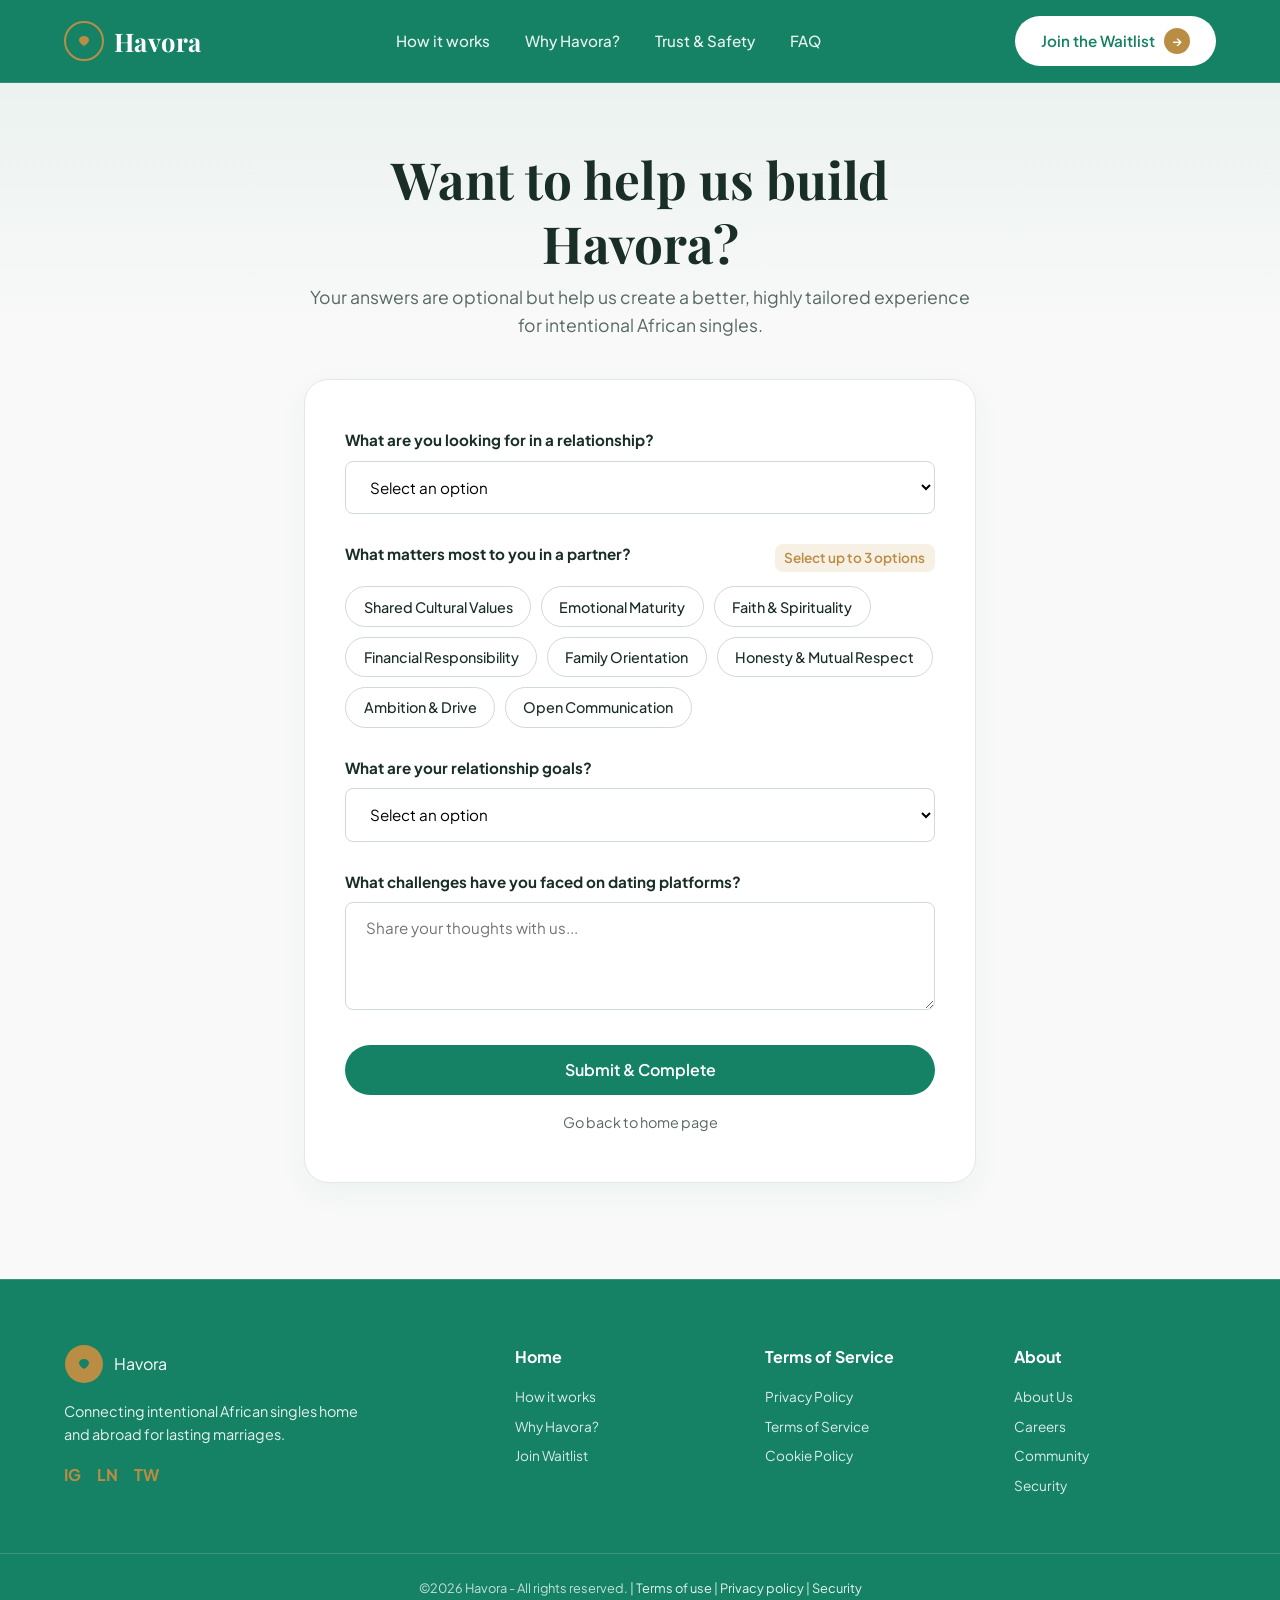
==== research.html @ ea4d9fcc "initial commit" ====
<!DOCTYPE html>
<html lang="en">
<head>
    <meta charset="UTF-8">
    <meta name="viewport" content="width=device-width, initial-scale=1.0">
    <title>Help Us Build Havora — Research Question</title>
    <!-- Google Fonts: Playfair Display & Plus Jakarta Sans -->
    <link rel="preconnect" href="https://fonts.googleapis.com">
    <link rel="preconnect" href="https://fonts.gstatic.com" crossorigin>
    <link href="https://fonts.googleapis.com/css2?family=Playfair+Display:ital,wght@0,600;0,700;1,400;1,600&family=Plus+Jakarta+Sans:wght@400;500;600;700&display=swap" rel="stylesheet">
    <link rel="stylesheet" href="style.css">
</head>
<body class="page-research">

    <!-- Header Navigation -->
    <header class="navbar">
        <div class="nav-container">
            <a href="index.html" class="logo">
                <div class="logo-emblem">
                    <svg viewBox="0 0 40 40" fill="none">
                        <circle cx="20" cy="20" r="19" fill="#158265" stroke="#B98D44" stroke-width="2"/>
                        <path d="M15 19C15 17 17 15 20 15C23 15 25 17 25 19C25 22 20 25 20 25C20 25 15 22 15 19Z" fill="#B98D44"/>
                    </svg>
                </div>
                <span class="logo-text">Havora</span>
            </a>

            <nav class="nav-links">
                <a href="index.html#how-it-works">How it works</a>
                <a href="index.html#why-havora">Why Havora?</a>
                <a href="index.html#principles">Trust & Safety</a>
                <a href="index.html#faq">FAQ</a>
            </nav>

            <div class="nav-actions">
                <a href="waitlist.html" class="btn btn-gold-pill">
                    <span>Join the Waitlist</span>
                    <span class="arrow-circle">&rarr;</span>
                </a>
            </div>
        </div>
    </header>

    <!-- Main Content -->
    <main class="main-content research-page-content">
        <div class="wave-background-svg"></div>

        <div class="container small-container">
            <div class="research-header text-center">
                <h1 class="page-title">Want to help us build Havora?</h1>
                <p class="page-subtitle">Your answers are optional but help us create a better, highly tailored experience for intentional African singles.</p>
            </div>

            <div class="form-wrapper-card">
                <form id="research-form" action="thankyou.html">
                    <div class="form-group">
                        <label for="looking-for">What are you looking for in a relationship?</label>
                        <select id="looking-for" class="custom-select">
                            <option value="">Select an option</option>
                            <option value="marriage">Serious Relationship leading to Marriage</option>
                            <option value="diaspora-match">Diaspora Connection & Intentional Dating</option>
                            <option value="longterm">Long-term Companionship</option>
                        </select>
                    </div>

                    <!-- Multi-Select Section for Partner Preferences (Up to 3 options) -->
                    <div class="form-group">
                        <div class="label-row">
                            <label>What matters most to you in a partner?</label>
                            <span class="select-limit-badge" id="limit-badge">Select up to 3 options</span>
                        </div>
                        
                        <div class="multiselect-chip-container" id="partner-chips-container">
                            <button type="button" class="chip-option" data-value="Shared Values">
                                <span class="chip-check">✓</span> Shared Cultural Values
                            </button>
                            <button type="button" class="chip-option" data-value="Emotional Maturity">
                                <span class="chip-check">✓</span> Emotional Maturity
                            </button>
                            <button type="button" class="chip-option" data-value="Faith & Spirituality">
                                <span class="chip-check">✓</span> Faith & Spirituality
                            </button>
                            <button type="button" class="chip-option" data-value="Financial Responsibility">
                                <span class="chip-check">✓</span> Financial Responsibility
                            </button>
                            <button type="button" class="chip-option" data-value="Family Orientation">
                                <span class="chip-check">✓</span> Family Orientation
                            </button>
                            <button type="button" class="chip-option" data-value="Honesty & Respect">
                                <span class="chip-check">✓</span> Honesty & Mutual Respect
                            </button>
                            <button type="button" class="chip-option" data-value="Ambition & Drive">
                                <span class="chip-check">✓</span> Ambition & Drive
                            </button>
                            <button type="button" class="chip-option" data-value="Good Communication">
                                <span class="chip-check">✓</span> Open Communication
                            </button>
                        </div>
                        <input type="hidden" id="selected-partner-matters" name="partner_matters">
                    </div>

                    <div class="form-group">
                        <label for="relationship-goals">What are your relationship goals?</label>
                        <select id="relationship-goals" class="custom-select">
                            <option value="">Select an option</option>
                            <option value="12months">Marriage in 1 - 2 Years</option>
                            <option value="courtship">Thoughtful Courtship First</option>
                        </select>
                    </div>

                    <div class="form-group">
                        <label for="challenges">What challenges have you faced on dating platforms?</label>
                        <textarea id="challenges" rows="4" placeholder="Share your thoughts with us..."></textarea>
                    </div>

                    <div class="form-submit-action text-center">
                        <button type="submit" class="btn btn-teal-filled btn-full">
                            Submit & Complete
                        </button>
                        <a href="index.html" class="link-back-home">Go back to home page</a>
                    </div>
                </form>
            </div>
        </div>
    </main>

    <!-- Footer -->
    <footer class="footer">
        <div class="container footer-grid">
            <div class="footer-col-brand">
                <a href="index.html" class="logo text-white">
                    <div class="logo-emblem">
                        <svg viewBox="0 0 40 40" fill="none"><circle cx="20" cy="20" r="19" fill="#B98D44"/><path d="M15 19C15 17 17 15 20 15C23 15 25 17 25 19C25 22 20 25 20 25C20 25 15 22 15 19Z" fill="#158265"/></svg>
                    </div>
                    <span>Havora</span>
                </a>
                <p>Connecting intentional African singles home and abroad for lasting marriages.</p>
                <div class="social-icons">
                    <a href="#">IG</a>
                    <a href="#">LN</a>
                    <a href="#">TW</a>
                </div>
            </div>

            <div class="footer-col-links">
                <h5>Home</h5>
                <a href="index.html#how-it-works">How it works</a>
                <a href="index.html#why-havora">Why Havora?</a>
                <a href="waitlist.html">Join Waitlist</a>
            </div>

            <div class="footer-col-links">
                <h5>Terms of Service</h5>
                <a href="#">Privacy Policy</a>
                <a href="#">Terms of Service</a>
                <a href="#">Cookie Policy</a>
            </div>

            <div class="footer-col-links">
                <h5>About</h5>
                <a href="#">About Us</a>
                <a href="#">Careers</a>
                <a href="#">Community</a>
                <a href="#">Security</a>
            </div>
        </div>

        <div class="footer-bottom text-center">
            <p>©2026 Havora - All rights reserved. | <a href="#">Terms of use</a> | <a href="#">Privacy policy</a> | <a href="#">Security</a></p>
        </div>
    </footer>

    <script src="script.js"></script>
</body>
</html>
---- style.css ----
/* ==========================================================================
   HAVORA GLOBAL BRAND SYSTEM — #158265 & #B98D44
   ========================================================================== */

:root {
    --brand-teal: #158265;
    --brand-teal-hover: #116B53;
    --brand-teal-dark: #0D4E3D;
    --brand-gold: #B98D44;
    --brand-gold-hover: #9E7737;
    --brand-gold-light: #F7F1E5;
    
    --bg-page: #F8F9F8;
    --bg-card: #FFFFFF;
    
    --text-dark: #1A2E28;
    --text-muted: #566963;
    --text-white: #FFFFFF;
    
    --border-subtle: #E2E8E5;
    
    --font-heading: 'Playfair Display', Georgia, serif;
    --font-body: 'Plus Jakarta Sans', -apple-system, sans-serif;
    
    --radius-sm: 8px;
    --radius-md: 16px;
    --radius-lg: 24px;
    --radius-full: 999px;
    
    --shadow-card: 0 10px 30px rgba(21, 130, 101, 0.05);
    --shadow-gold: 0 12px 36px rgba(185, 141, 68, 0.15);
    
    --transition: all 0.3s cubic-bezier(0.16, 1, 0.3, 1);
}

/* Global Reset */
* {
    margin: 0;
    padding: 0;
    box-sizing: border-box;
}

html {
    scroll-behavior: smooth;
}

body {
    font-family: var(--font-body);
    background-color: var(--bg-page);
    color: var(--text-dark);
    line-height: 1.6;
}

h1, h2, h3, h4 {
    font-family: var(--font-heading);
    font-weight: 700;
    line-height: 1.25;
}

.container {
    max-width: 1200px;
    margin: 0 auto;
    padding: 0 1.5rem;
}

.small-container {
    max-width: 720px;
}

/* Navbar — Shade #158265 */
.navbar {
    position: sticky;
    top: 0;
    z-index: 100;
    background: #158265;
    padding: 1rem 0;
    border-bottom: 1px solid rgba(255, 255, 255, 0.1);
}

.nav-container {
    max-width: 1200px;
    margin: 0 auto;
    padding: 0 1.5rem;
    display: flex;
    align-items: center;
    justify-content: space-between;
}

.logo {
    display: flex;
    align-items: center;
    gap: 0.6rem;
    text-decoration: none;
}

.logo-emblem {
    width: 40px;
    height: 40px;
}

.logo-text {
    font-family: var(--font-heading);
    font-size: 1.6rem;
    font-weight: 700;
    color: var(--text-white);
    letter-spacing: 0.02em;
}

.nav-links {
    display: flex;
    gap: 2.2rem;
}

.nav-links a {
    color: rgba(255, 255, 255, 0.9);
    text-decoration: none;
    font-size: 0.95rem;
    font-weight: 500;
    transition: var(--transition);
}

.nav-links a:hover, .nav-links a.active {
    color: var(--brand-gold);
    text-decoration: underline;
    text-underline-offset: 6px;
}

/* Buttons */
.btn {
    display: inline-flex;
    align-items: center;
    justify-content: center;
    gap: 0.6rem;
    padding: 0.75rem 1.6rem;
    font-family: var(--font-body);
    font-size: 0.95rem;
    font-weight: 600;
    border-radius: var(--radius-full);
    border: none;
    text-decoration: none;
    cursor: pointer;
    transition: var(--transition);
}

.btn-gold-pill {
    background: var(--bg-card);
    color: var(--brand-teal);
}

.btn-gold-pill:hover {
    background: var(--brand-gold);
    color: var(--text-white);
}

.btn-gold-pill .arrow-circle {
    display: inline-flex;
    align-items: center;
    justify-content: center;
    width: 26px;
    height: 26px;
    background: var(--brand-gold);
    color: var(--text-white);
    border-radius: 50%;
    font-size: 0.85rem;
}

.btn-gold-lg {
    background: var(--bg-card);
    color: var(--brand-teal);
    padding: 1rem 2.2rem;
    font-size: 1.1rem;
    font-weight: 700;
    box-shadow: 0 10px 25px rgba(0, 0, 0, 0.2);
}

.btn-gold-lg:hover {
    background: var(--brand-gold);
    color: var(--text-white);
    transform: translateY(-2px);
}

.btn-gold-lg .arrow-circle-lg {
    display: inline-flex;
    align-items: center;
    justify-content: center;
    width: 32px;
    height: 32px;
    background: var(--brand-gold);
    color: var(--text-white);
    border-radius: 50%;
    font-size: 1rem;
}

.btn-teal {
    background: var(--brand-teal);
    color: var(--text-white);
}

.btn-teal:hover {
    background: var(--brand-teal-hover);
}

.btn-teal-filled {
    background: var(--brand-teal);
    color: var(--text-white);
    padding: 0.9rem 2rem;
    font-size: 1rem;
}

.btn-teal-filled:hover {
    background: var(--brand-teal-hover);
}

.btn-outline-gold {
    background: transparent;
    border: 2px solid var(--brand-teal);
    color: var(--brand-teal);
    padding: 0.9rem 2rem;
    border-radius: var(--radius-full);
}

.btn-outline-gold:hover {
    background: var(--brand-teal);
    color: var(--text-white);
}

.btn-full {
    width: 100%;
}

/* Hero Banner (Clean, Overlay Removed) */
.hero-banner {
    position: relative;
    min-height: 540px;
    background: url('https://images.unsplash.com/photo-1529156069898-49953e39b3ac?auto=format&fit=crop&w=1600&q=80') center/cover no-repeat;
    display: flex;
    align-items: center;
    justify-content: center;
    color: var(--text-white);
    padding: 5rem 1.5rem;
}

.hero-container {
    position: relative;
    z-index: 2;
    max-width: 900px;
}

.hero-title {
    font-size: 3.8rem;
    line-height: 1.15;
    margin-bottom: 1.5rem;
    text-shadow: 0 4px 12px rgba(0, 0, 0, 0.4);
}

.highlight-gold {
    color: var(--brand-gold);
}

.hero-subtext {
    font-size: 1.25rem;
    color: rgba(255, 255, 255, 0.98);
    max-width: 720px;
    margin: 0 auto 2.5rem;
    font-weight: 500;
    text-shadow: 0 2px 8px rgba(0, 0, 0, 0.4);
}

/* Multi-Select Option Chips for Partner Preferences */
.multiselect-chip-container {
    display: flex;
    flex-wrap: wrap;
    gap: 0.6rem;
    margin-top: 0.75rem;
}

.chip-option {
    display: inline-flex;
    align-items: center;
    gap: 0.4rem;
    padding: 0.65rem 1.1rem;
    border-radius: var(--radius-full);
    border: 1.5px solid #D0DAD5;
    background: #FFFFFF;
    font-family: var(--font-body);
    font-size: 0.9rem;
    font-weight: 500;
    color: var(--text-dark);
    cursor: pointer;
    transition: var(--transition);
}

.chip-option .chip-check {
    display: none;
    font-weight: bold;
}

.chip-option:hover {
    border-color: var(--brand-teal);
    background: rgba(21, 130, 101, 0.05);
}

.chip-option.selected {
    background: var(--brand-teal);
    color: #FFFFFF;
    border-color: var(--brand-gold);
    font-weight: 600;
}

.chip-option.selected .chip-check {
    display: inline;
    color: var(--brand-gold);
}

.select-limit-badge {
    font-size: 0.85rem;
    color: var(--brand-gold);
    font-weight: 600;
    background: var(--brand-gold-light);
    padding: 0.2rem 0.6rem;
    border-radius: var(--radius-sm);
    transition: var(--transition);
}

.select-limit-badge.warning {
    color: #D9534F;
    background: #FDF7F7;
}

/* Sections */
.section {
    padding: 5rem 0;
}

.section-header h2 {
    font-size: 2.5rem;
    color: var(--text-dark);
    margin-bottom: 0.5rem;
}

.section-header p {
    font-size: 1.05rem;
    color: var(--text-muted);
}

.text-center { text-align: center; }
.text-white { color: var(--text-white) !important; }
.text-gold { color: var(--brand-gold) !important; }

/* Platform Cards */
.platform-grid {
    display: grid;
    grid-template-columns: repeat(3, 1fr);
    gap: 2rem;
    margin-top: 3rem;
}

.platform-card {
    background: var(--bg-card);
    padding: 2.5rem 2rem;
    border-radius: var(--radius-md);
    border: 1px solid var(--border-subtle);
    box-shadow: var(--shadow-card);
    transition: var(--transition);
}

.platform-card:hover {
    transform: translateY(-4px);
    border-color: var(--brand-teal);
}

.card-icon-badge {
    width: 48px;
    height: 48px;
    background: rgba(21, 130, 101, 0.1);
    color: var(--brand-teal);
    border-radius: var(--radius-sm);
    display: flex;
    align-items: center;
    justify-content: center;
    margin-bottom: 1.25rem;
}

.card-icon-badge .icon {
    width: 28px;
    height: 28px;
}

.platform-card h3 {
    font-size: 1.4rem;
    color: var(--brand-teal);
    margin-bottom: 0.75rem;
}

.platform-card p {
    font-size: 0.95rem;
    color: var(--text-muted);
}

/* Why Havora */
.why-havora-section {
    background: #FFFFFF;
}

.why-layout {
    display: grid;
    grid-template-columns: 1fr 1fr;
    gap: 4rem;
    align-items: center;
}

.image-frame {
    border-radius: var(--radius-lg);
    overflow: hidden;
    box-shadow: var(--shadow-gold);
}

.why-img {
    width: 100%;
    height: 480px;
    object-fit: cover;
    display: block;
}

.why-tag-gold {
    font-size: 0.85rem;
    font-weight: 700;
    letter-spacing: 0.08em;
    color: var(--brand-gold);
    display: block;
    margin-bottom: 0.75rem;
}

.why-text-col h2 {
    font-size: 2.4rem;
    margin-bottom: 1.5rem;
    color: var(--text-dark);
}

.why-desc {
    font-size: 1rem;
    color: var(--text-muted);
    margin-bottom: 1.25rem;
}

.why-cta {
    margin-top: 2rem;
}

/* Stands For Grid */
.stands-grid {
    display: grid;
    grid-template-columns: repeat(3, 1fr);
    gap: 1.75rem;
    margin-top: 3rem;
}

.stand-card {
    background: var(--bg-card);
    padding: 2.2rem 1.75rem;
    border-radius: var(--radius-md);
    border: 1px solid var(--border-subtle);
}

.stand-card.highlighted-teal {
    background: var(--brand-teal);
    color: var(--text-white);
}

.stand-card.highlighted-teal h3, .stand-card.highlighted-teal p {
    color: var(--text-white);
}

.stand-icon {
    font-size: 2rem;
    margin-bottom: 1rem;
}

.stand-card h3 {
    font-size: 1.35rem;
    color: var(--text-dark);
    margin-bottom: 0.5rem;
}

.stand-card p {
    font-size: 0.9rem;
    color: var(--text-muted);
}

/* How it Works Section (Updated to #0D4E3D Deep Forest Green) */
.how-it-works-section {
    background-color: #0D4E3D;
    color: var(--text-white);
}

.how-grid {
    display: grid;
    grid-template-columns: repeat(3, 1fr);
    gap: 2rem;
    margin-top: 3.5rem;
}

.how-card {
    border-left: 2px solid var(--brand-gold);
    padding-left: 1.5rem;
}

.step-num {
    font-family: var(--font-heading);
    font-size: 1.8rem;
    font-weight: 700;
    color: var(--brand-gold);
    margin-bottom: 0.5rem;
}

.how-card h4 {
    font-size: 1.3rem;
    color: var(--text-white);
    margin-bottom: 0.5rem;
}

.how-card p {
    font-size: 0.9rem;
    color: rgba(255, 255, 255, 0.85);
}

/* FAQ Accordion */
.faq-accordion {
    margin-top: 2.5rem;
    display: flex;
    flex-direction: column;
    gap: 1rem;
}

.faq-item {
    background: var(--bg-card);
    border: 1px solid var(--border-subtle);
    border-radius: var(--radius-sm);
    overflow: hidden;
}

.faq-trigger {
    width: 100%;
    padding: 1.25rem 1.5rem;
    background: none;
    border: none;
    display: flex;
    justify-content: space-between;
    align-items: center;
    font-family: var(--font-body);
    font-size: 1.05rem;
    font-weight: 600;
    color: var(--text-dark);
    cursor: pointer;
    text-align: left;
}

.faq-content {
    padding: 0 1.5rem 1.25rem;
    font-size: 0.95rem;
    color: var(--text-muted);
    display: none;
}

.faq-item.active .faq-content {
    display: block;
}

/* Dedicated Form Pages (Waitlist & Research) */
.main-content {
    padding: 4rem 0 6rem;
    position: relative;
}

.wave-background-svg {
    position: absolute;
    top: 0;
    left: 0;
    right: 0;
    height: 240px;
    background: linear-gradient(180deg, rgba(21, 130, 101, 0.06) 0%, rgba(248, 249, 248, 0) 100%);
    z-index: -1;
}

.page-title {
    font-size: 3.2rem;
    color: var(--text-dark);
    margin-bottom: 0.5rem;
}

.page-subtitle {
    font-size: 1.1rem;
    color: var(--text-muted);
    margin-bottom: 2.5rem;
}

.form-wrapper-card {
    background: var(--bg-card);
    padding: 3rem 2.5rem;
    border-radius: var(--radius-lg);
    border: 1px solid var(--border-subtle);
    box-shadow: var(--shadow-card);
}

.form-group {
    margin-bottom: 1.75rem;
}

.form-group label {
    display: block;
    font-size: 0.95rem;
    font-weight: 700;
    color: var(--text-dark);
    margin-bottom: 0.5rem;
}

.label-row {
    display: flex;
    justify-content: space-between;
    align-items: center;
}

.optional-tag {
    font-size: 0.85rem;
    color: var(--text-muted);
    font-weight: 400;
}

.form-group input, .form-group select, .form-group textarea {
    width: 100%;
    padding: 0.95rem 1.25rem;
    border-radius: var(--radius-sm);
    border: 1px solid #D0DAD5;
    background: #FFFFFF;
    font-family: var(--font-body);
    font-size: 0.95rem;
    outline: none;
    transition: var(--transition);
}

.form-group input:focus, .form-group select:focus, .form-group textarea:focus {
    border-color: var(--brand-teal);
    box-shadow: 0 0 0 3px rgba(21, 130, 101, 0.12);
}

/* Checkbox */
.form-checkbox-group {
    margin: 2rem 0;
}

.checkbox-container {
    display: flex;
    align-items: flex-start;
    gap: 0.75rem;
    cursor: pointer;
    font-size: 0.9rem;
    color: var(--text-muted);
}

.checkbox-container input {
    display: none;
}

.checkmark {
    width: 20px;
    height: 20px;
    background: #FFFFFF;
    border: 2px solid var(--brand-teal);
    border-radius: 4px;
    flex-shrink: 0;
    position: relative;
}

.checkbox-container input:checked ~ .checkmark {
    background: var(--brand-teal);
}

.checkbox-container input:checked ~ .checkmark::after {
    content: "✓";
    color: #FFF;
    position: absolute;
    top: -2px;
    left: 4px;
    font-size: 14px;
    font-weight: bold;
}

/* Thank you Page */
.page-thankyou {
    background: #158265;
    color: #FFF;
    min-height: 100vh;
    display: flex;
    align-items: center;
    justify-content: center;
    padding: 2rem;
}

.thankyou-card {
    background: #FFFFFF;
    color: var(--text-dark);
    max-width: 500px;
    width: 100%;
    padding: 3rem 2.5rem;
    border-radius: var(--radius-lg);
    box-shadow: var(--shadow-gold);
}

.heart-badge-circle {
    width: 64px;
    height: 64px;
    background: rgba(21, 130, 101, 0.1);
    border-radius: 50%;
    display: flex;
    align-items: center;
    justify-content: center;
    margin: 0 auto 1.5rem;
}

.heart-icon {
    width: 36px;
    height: 36px;
}

.thank-title {
    font-size: 2.5rem;
    margin-bottom: 0.75rem;
}

.thank-desc {
    color: var(--text-muted);
    font-size: 1rem;
    margin-bottom: 2rem;
}

.queue-badge {
    background: var(--brand-gold-light);
    border: 1px solid var(--brand-gold);
    padding: 1.25rem;
    border-radius: var(--radius-md);
    margin-bottom: 2rem;
}

.queue-label {
    font-size: 0.75rem;
    font-weight: 700;
    letter-spacing: 0.08em;
    color: var(--brand-gold);
    display: block;
}

.queue-number {
    font-family: var(--font-heading);
    font-size: 2.5rem;
    font-weight: 700;
    color: var(--brand-teal);
}

/* Footer — Same Shade #158265 as Navbar */
.footer {
    background: #158265;
    color: rgba(255, 255, 255, 0.95);
    padding: 4rem 0 2rem;
    border-top: 1px solid rgba(255, 255, 255, 0.15);
}

.footer-grid {
    display: grid;
    grid-template-columns: 2fr 1fr 1fr 1fr;
    gap: 3rem;
}

.footer-col-brand p {
    font-size: 0.9rem;
    margin: 1rem 0;
    max-width: 300px;
    color: rgba(255, 255, 255, 0.9);
}

.social-icons {
    display: flex;
    gap: 1rem;
}

.social-icons a {
    color: var(--brand-gold);
    text-decoration: none;
    font-weight: bold;
}

.footer-col-links h5 {
    color: #FFF;
    font-size: 1rem;
    margin-bottom: 1rem;
}

.footer-col-links a {
    display: block;
    color: rgba(255, 255, 255, 0.85);
    text-decoration: none;
    font-size: 0.85rem;
    margin-bottom: 0.5rem;
}

.footer-col-links a:hover {
    color: var(--brand-gold);
}

.footer-bottom {
    border-top: 1px solid rgba(255, 255, 255, 0.15);
    margin-top: 3rem;
    padding-top: 1.5rem;
    font-size: 0.8rem;
    color: rgba(255, 255, 255, 0.75);
}

.footer-bottom a {
    color: rgba(255, 255, 255, 0.9);
    text-decoration: none;
}

.link-back-home {
    display: inline-block;
    margin-top: 1rem;
    color: var(--text-muted);
    font-size: 0.9rem;
    text-decoration: none;
}

.link-back-home:hover {
    color: var(--brand-teal);
}

/* Responsive */
@media (max-width: 992px) {
    .hero-title { font-size: 2.8rem; }
    .platform-grid, .stands-grid, .how-grid { grid-template-columns: 1fr 1fr; }
    .why-layout { grid-template-columns: 1fr; }
    .footer-grid { grid-template-columns: 1fr 1fr; }
}

@media (max-width: 600px) {
    .nav-links { display: none; }
    .hero-title { font-size: 2.2rem; }
    .platform-grid, .stands-grid, .how-grid { grid-template-columns: 1fr; }
}
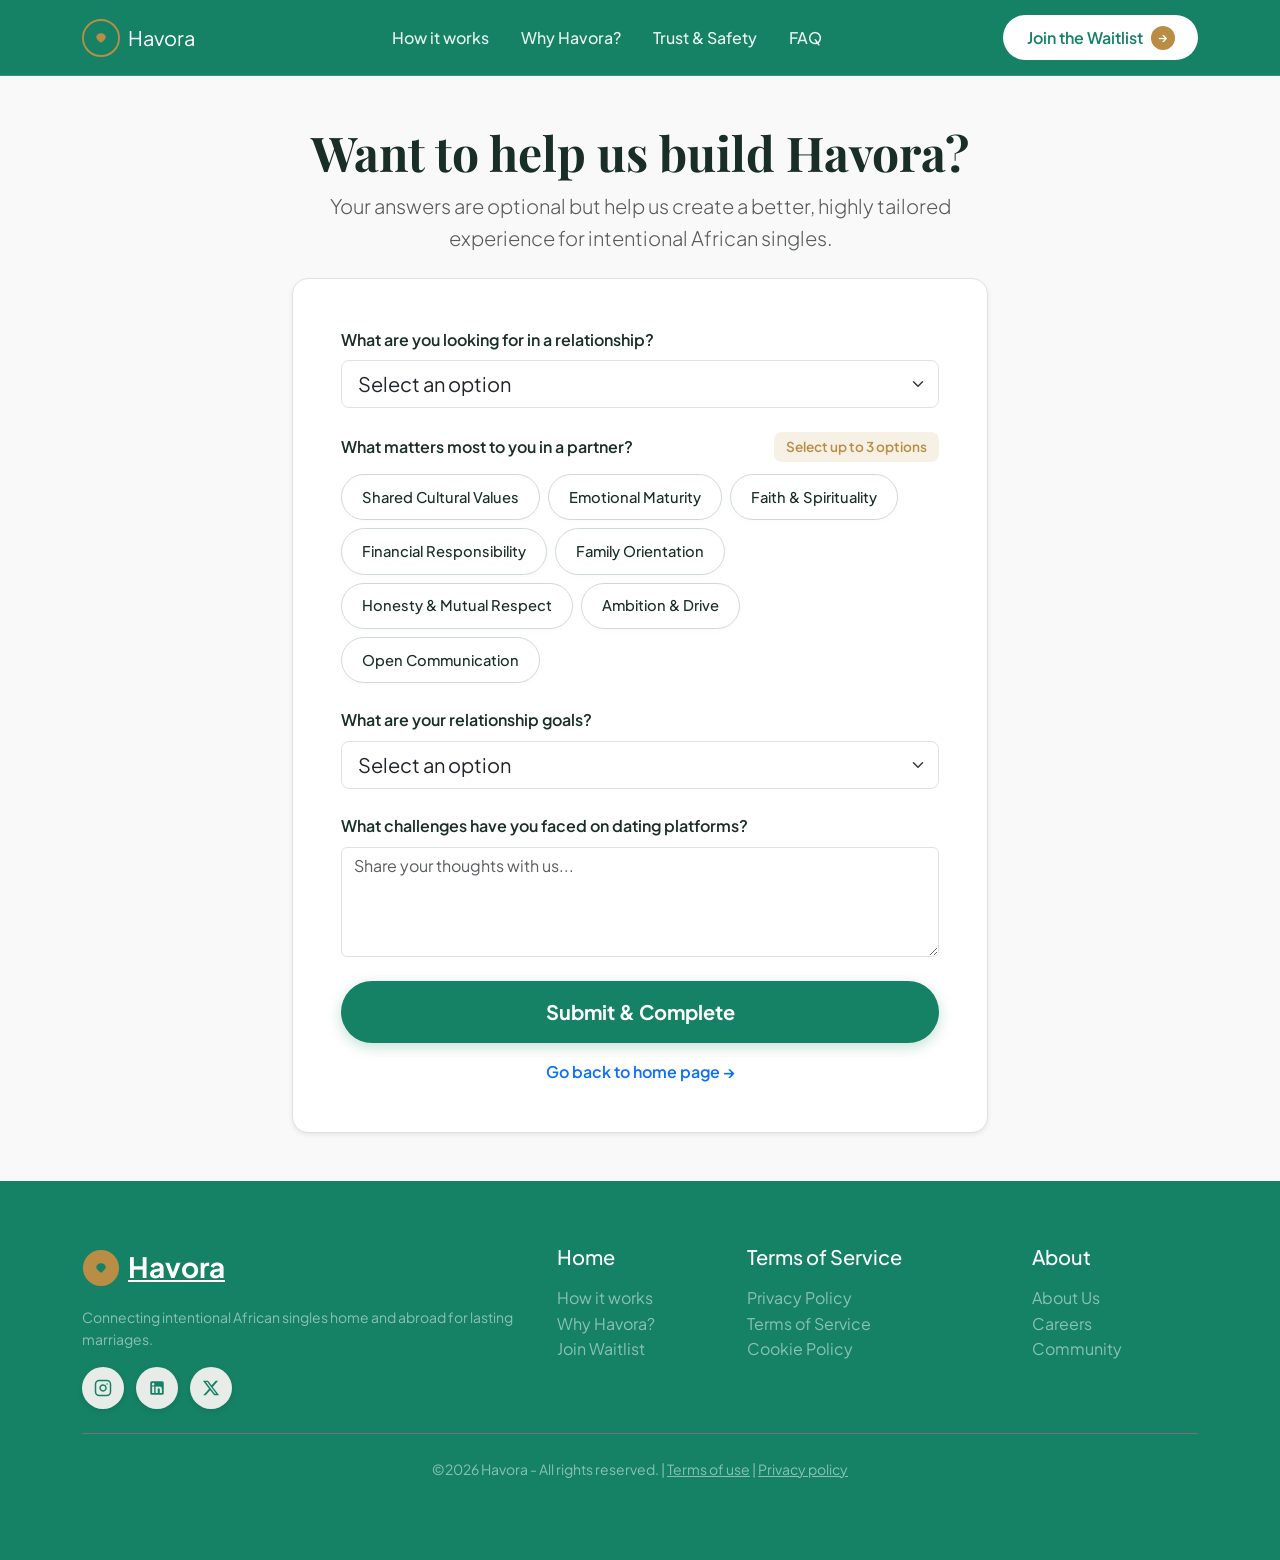
==== commit c9e3328a: "initial commit" ====
--- a/research.html
+++ b/research.html
@@ -3,59 +3,73 @@
 <head>
     <meta charset="UTF-8">
     <meta name="viewport" content="width=device-width, initial-scale=1.0">
-    <title>Help Us Build Havora — Research Question</title>
+    <title>Help Us Build Havora — Research Questions</title>
+    <!-- Bootstrap 5.3 CSS -->
+    <link href="https://cdn.jsdelivr.net/npm/bootstrap@5.3.3/dist/css/bootstrap.min.css" rel="stylesheet">
     <!-- Google Fonts: Playfair Display & Plus Jakarta Sans -->
     <link rel="preconnect" href="https://fonts.googleapis.com">
     <link rel="preconnect" href="https://fonts.gstatic.com" crossorigin>
     <link href="https://fonts.googleapis.com/css2?family=Playfair+Display:ital,wght@0,600;0,700;1,400;1,600&family=Plus+Jakarta+Sans:wght@400;500;600;700&display=swap" rel="stylesheet">
     <link rel="stylesheet" href="style.css">
 </head>
-<body class="page-research">
+<body class="page-research py-0">
 
     <!-- Header Navigation -->
-    <header class="navbar">
-        <div class="nav-container">
-            <a href="index.html" class="logo">
+    <nav class="navbar navbar-expand-lg sticky-top custom-navbar">
+        <div class="container">
+            <a href="index.html" class="navbar-brand logo d-flex align-items-center gap-2">
                 <div class="logo-emblem">
                     <svg viewBox="0 0 40 40" fill="none">
                         <circle cx="20" cy="20" r="19" fill="#158265" stroke="#B98D44" stroke-width="2"/>
                         <path d="M15 19C15 17 17 15 20 15C23 15 25 17 25 19C25 22 20 25 20 25C20 25 15 22 15 19Z" fill="#B98D44"/>
                     </svg>
                 </div>
-                <span class="logo-text">Havora</span>
+                <span class="logo-text text-white">Havora</span>
             </a>
 
-            <nav class="nav-links">
-                <a href="index.html#how-it-works">How it works</a>
-                <a href="index.html#why-havora">Why Havora?</a>
-                <a href="index.html#principles">Trust & Safety</a>
-                <a href="index.html#faq">FAQ</a>
-            </nav>
-
-            <div class="nav-actions">
-                <a href="waitlist.html" class="btn btn-gold-pill">
-                    <span>Join the Waitlist</span>
-                    <span class="arrow-circle">&rarr;</span>
-                </a>
+            <button class="navbar-toggler border-0 text-white" type="button" data-bs-toggle="collapse" data-bs-target="#havoraNavbar" aria-controls="havoraNavbar" aria-expanded="false" aria-label="Toggle navigation">
+                <span class="navbar-toggler-icon-custom">☰</span>
+            </button>
+
+            <div class="collapse navbar-collapse" id="havoraNavbar">
+                <ul class="navbar-nav mx-auto mb-2 mb-lg-0 nav-links">
+                    <li class="nav-item">
+                        <a class="nav-link" href="index.html#how-it-works">How it works</a>
+                    </li>
+                    <li class="nav-item">
+                        <a class="nav-link" href="index.html#why-havora">Why Havora?</a>
+                    </li>
+                    <li class="nav-item">
+                        <a class="nav-link" href="index.html#principles">Trust & Safety</a>
+                    </li>
+                    <li class="nav-item">
+                        <a class="nav-link" href="index.html#faq">FAQ</a>
+                    </li>
+                </ul>
+
+                <div class="nav-actions">
+                    <a href="waitlist.html" class="btn btn-gold-pill">
+                        <span>Join the Waitlist</span>
+                        <span class="arrow-circle">&rarr;</span>
+                    </a>
+                </div>
             </div>
         </div>
-    </header>
+    </nav>
 
     <!-- Main Content -->
-    <main class="main-content research-page-content">
-        <div class="wave-background-svg"></div>
-
-        <div class="container small-container">
-            <div class="research-header text-center">
-                <h1 class="page-title">Want to help us build Havora?</h1>
-                <p class="page-subtitle">Your answers are optional but help us create a better, highly tailored experience for intentional African singles.</p>
-            </div>
-
-            <div class="form-wrapper-card">
+    <main class="main-content research-page-content py-5">
+        <div class="container" style="max-width: 720px;">
+            <div class="research-header text-center mb-4">
+                <h1 class="page-title display-5 fw-bold mb-2">Want to help us build Havora?</h1>
+                <p class="page-subtitle text-muted lead">Your answers are optional but help us create a better, highly tailored experience for intentional African singles.</p>
+            </div>
+
+            <div class="form-wrapper-card p-4 p-md-5 bg-white rounded-4 shadow-sm border">
                 <form id="research-form" action="thankyou.html">
-                    <div class="form-group">
-                        <label for="looking-for">What are you looking for in a relationship?</label>
-                        <select id="looking-for" class="custom-select">
+                    <div class="mb-4">
+                        <label for="looking-for" class="form-label fw-semibold">What are you looking for in a relationship?</label>
+                        <select id="looking-for" class="form-select form-select-lg custom-select">
                             <option value="">Select an option</option>
                             <option value="marriage">Serious Relationship leading to Marriage</option>
                             <option value="diaspora-match">Diaspora Connection & Intentional Dating</option>
@@ -64,60 +78,60 @@
                     </div>
 
                     <!-- Multi-Select Section for Partner Preferences (Up to 3 options) -->
-                    <div class="form-group">
-                        <div class="label-row">
-                            <label>What matters most to you in a partner?</label>
+                    <div class="mb-4">
+                        <div class="d-flex justify-content-between align-items-center mb-2">
+                            <label class="form-label fw-semibold mb-0">What matters most to you in a partner?</label>
                             <span class="select-limit-badge" id="limit-badge">Select up to 3 options</span>
                         </div>
                         
-                        <div class="multiselect-chip-container" id="partner-chips-container">
-                            <button type="button" class="chip-option" data-value="Shared Values">
-                                <span class="chip-check">✓</span> Shared Cultural Values
-                            </button>
-                            <button type="button" class="chip-option" data-value="Emotional Maturity">
-                                <span class="chip-check">✓</span> Emotional Maturity
-                            </button>
-                            <button type="button" class="chip-option" data-value="Faith & Spirituality">
-                                <span class="chip-check">✓</span> Faith & Spirituality
-                            </button>
-                            <button type="button" class="chip-option" data-value="Financial Responsibility">
-                                <span class="chip-check">✓</span> Financial Responsibility
-                            </button>
-                            <button type="button" class="chip-option" data-value="Family Orientation">
-                                <span class="chip-check">✓</span> Family Orientation
-                            </button>
-                            <button type="button" class="chip-option" data-value="Honesty & Respect">
-                                <span class="chip-check">✓</span> Honesty & Mutual Respect
-                            </button>
-                            <button type="button" class="chip-option" data-value="Ambition & Drive">
-                                <span class="chip-check">✓</span> Ambition & Drive
-                            </button>
-                            <button type="button" class="chip-option" data-value="Good Communication">
-                                <span class="chip-check">✓</span> Open Communication
+                        <div class="multiselect-chip-container d-flex flex-wrap gap-2" id="partner-chips-container">
+                            <button type="button" class="chip-option" onclick="toggleChipOption(this, event)" data-value="Shared Cultural Values">
+                                <span class="chip-check-icon">✓</span> <span class="chip-label">Shared Cultural Values</span>
+                            </button>
+                            <button type="button" class="chip-option" onclick="toggleChipOption(this, event)" data-value="Emotional Maturity">
+                                <span class="chip-check-icon">✓</span> <span class="chip-label">Emotional Maturity</span>
+                            </button>
+                            <button type="button" class="chip-option" onclick="toggleChipOption(this, event)" data-value="Faith & Spirituality">
+                                <span class="chip-check-icon">✓</span> <span class="chip-label">Faith & Spirituality</span>
+                            </button>
+                            <button type="button" class="chip-option" onclick="toggleChipOption(this, event)" data-value="Financial Responsibility">
+                                <span class="chip-check-icon">✓</span> <span class="chip-label">Financial Responsibility</span>
+                            </button>
+                            <button type="button" class="chip-option" onclick="toggleChipOption(this, event)" data-value="Family Orientation">
+                                <span class="chip-check-icon">✓</span> <span class="chip-label">Family Orientation</span>
+                            </button>
+                            <button type="button" class="chip-option" onclick="toggleChipOption(this, event)" data-value="Honesty & Mutual Respect">
+                                <span class="chip-check-icon">✓</span> <span class="chip-label">Honesty & Mutual Respect</span>
+                            </button>
+                            <button type="button" class="chip-option" onclick="toggleChipOption(this, event)" data-value="Ambition & Drive">
+                                <span class="chip-check-icon">✓</span> <span class="chip-label">Ambition & Drive</span>
+                            </button>
+                            <button type="button" class="chip-option" onclick="toggleChipOption(this, event)" data-value="Open Communication">
+                                <span class="chip-check-icon">✓</span> <span class="chip-label">Open Communication</span>
                             </button>
                         </div>
                         <input type="hidden" id="selected-partner-matters" name="partner_matters">
                     </div>
 
-                    <div class="form-group">
-                        <label for="relationship-goals">What are your relationship goals?</label>
-                        <select id="relationship-goals" class="custom-select">
+                    <div class="mb-4">
+                        <label for="relationship-goals" class="form-label fw-semibold">What are your relationship goals?</label>
+                        <select id="relationship-goals" class="form-select form-select-lg custom-select">
                             <option value="">Select an option</option>
                             <option value="12months">Marriage in 1 - 2 Years</option>
                             <option value="courtship">Thoughtful Courtship First</option>
                         </select>
                     </div>
 
-                    <div class="form-group">
-                        <label for="challenges">What challenges have you faced on dating platforms?</label>
-                        <textarea id="challenges" rows="4" placeholder="Share your thoughts with us..."></textarea>
+                    <div class="mb-4">
+                        <label for="challenges" class="form-label fw-semibold">What challenges have you faced on dating platforms?</label>
+                        <textarea id="challenges" class="form-control custom-input" rows="4" placeholder="Share your thoughts with us..."></textarea>
                     </div>
 
                     <div class="form-submit-action text-center">
-                        <button type="submit" class="btn btn-teal-filled btn-full">
+                        <button type="submit" class="btn btn-teal-filled w-100 py-3 fw-bold fs-5 mb-3">
                             Submit & Complete
                         </button>
-                        <a href="index.html" class="link-back-home">Go back to home page</a>
+                        <a href="index.html" class="text-teal text-decoration-none fw-semibold">Go back to home page &rarr;</a>
                     </div>
                 </form>
             </div>
@@ -125,51 +139,67 @@
     </main>
 
     <!-- Footer -->
-    <footer class="footer">
-        <div class="container footer-grid">
-            <div class="footer-col-brand">
-                <a href="index.html" class="logo text-white">
-                    <div class="logo-emblem">
-                        <svg viewBox="0 0 40 40" fill="none"><circle cx="20" cy="20" r="19" fill="#B98D44"/><path d="M15 19C15 17 17 15 20 15C23 15 25 17 25 19C25 22 20 25 20 25C20 25 15 22 15 19Z" fill="#158265"/></svg>
-                    </div>
-                    <span>Havora</span>
-                </a>
-                <p>Connecting intentional African singles home and abroad for lasting marriages.</p>
-                <div class="social-icons">
-                    <a href="#">IG</a>
-                    <a href="#">LN</a>
-                    <a href="#">TW</a>
-                </div>
-            </div>
-
-            <div class="footer-col-links">
-                <h5>Home</h5>
-                <a href="index.html#how-it-works">How it works</a>
-                <a href="index.html#why-havora">Why Havora?</a>
-                <a href="waitlist.html">Join Waitlist</a>
-            </div>
-
-            <div class="footer-col-links">
-                <h5>Terms of Service</h5>
-                <a href="#">Privacy Policy</a>
-                <a href="#">Terms of Service</a>
-                <a href="#">Cookie Policy</a>
-            </div>
-
-            <div class="footer-col-links">
-                <h5>About</h5>
-                <a href="#">About Us</a>
-                <a href="#">Careers</a>
-                <a href="#">Community</a>
-                <a href="#">Security</a>
-            </div>
-        </div>
-
-        <div class="footer-bottom text-center">
-            <p>©2026 Havora - All rights reserved. | <a href="#">Terms of use</a> | <a href="#">Privacy policy</a> | <a href="#">Security</a></p>
+    <footer class="footer py-5 text-white">
+        <div class="container py-3">
+            <div class="row g-4 mb-4">
+                <div class="col-lg-5 col-md-6">
+                    <a href="index.html" class="logo text-white d-flex align-items-center gap-2 mb-3">
+                        <div class="logo-emblem">
+                            <svg viewBox="0 0 40 40" fill="none"><circle cx="20" cy="20" r="19" fill="#B98D44"/><path d="M15 19C15 17 17 15 20 15C23 15 25 17 25 19C25 22 20 25 20 25C20 25 15 22 15 19Z" fill="#158265"/></svg>
+                        </div>
+                        <span class="fs-3 fw-bold">Havora</span>
+                    </a>
+                    <p class="text-white-50 small mb-3">Connecting intentional African singles home and abroad for lasting marriages.</p>
+                    
+                    <div class="social-icons">
+                        <a href="#" class="social-icon-btn" aria-label="Instagram">
+                            <svg viewBox="0 0 24 24" width="18" height="18" fill="none" stroke="currentColor" stroke-width="2" stroke-linecap="round" stroke-linejoin="round"><rect x="2" y="2" width="20" height="20" rx="5" ry="5"></rect><path d="M16 11.37A4 4 0 1 1 12.63 8 4 4 0 0 1 16 11.37z"></path><line x1="17.5" y1="6.5" x2="17.51" y2="6.5"></line></svg>
+                        </a>
+                        <a href="#" class="social-icon-btn" aria-label="LinkedIn">
+                            <svg viewBox="0 0 24 24" width="18" height="18" fill="currentColor"><path d="M19 3a2 2 0 0 1 2 2v14a2 2 0 0 1-2 2H5a2 2 0 0 1-2-2V5a2 2 0 0 1 2-2h14m-.5 15.5v-5.3a3.26 3.26 0 0 0-3.26-3.26c-.85 0-1.84.52-2.28 1.3v-1.11h-2.79v8.37h2.79v-4.93c0-.77.62-1.4 1.39-1.4a1.4 1.4 0 0 1 1.4 1.4v4.93h2.75M6.88 8.56a1.68 1.68 0 0 0 1.68-1.68c0-.93-.75-1.69-1.68-1.69a1.69 1.69 0 0 0-1.69 1.69c0 .93.76 1.68 1.69 1.68m1.39 9.94v-8.37H5.5v8.37h2.77z"/></svg>
+                        </a>
+                        <a href="#" class="social-icon-btn" aria-label="Twitter X">
+                            <svg viewBox="0 0 24 24" width="18" height="18" fill="currentColor"><path d="M18.244 2.25h3.308l-7.227 8.26 8.502 11.24H16.17l-5.214-6.817L4.99 21.75H1.68l7.73-8.835L1.254 2.25H8.08l4.713 6.231zm-1.161 17.52h1.833L7.084 4.126H5.117z"/></svg>
+                        </a>
+                    </div>
+                </div>
+
+                <div class="col-lg-2 col-md-6">
+                    <h5 class="text-white mb-3">Home</h5>
+                    <ul class="list-unstyled">
+                        <li><a href="index.html#how-it-works" class="text-white-50 text-decoration-none">How it works</a></li>
+                        <li><a href="index.html#why-havora" class="text-white-50 text-decoration-none">Why Havora?</a></li>
+                        <li><a href="waitlist.html" class="text-white-50 text-decoration-none">Join Waitlist</a></li>
+                    </ul>
+                </div>
+
+                <div class="col-lg-3 col-md-6">
+                    <h5 class="text-white mb-3">Terms of Service</h5>
+                    <ul class="list-unstyled">
+                        <li><a href="#" class="text-white-50 text-decoration-none">Privacy Policy</a></li>
+                        <li><a href="#" class="text-white-50 text-decoration-none">Terms of Service</a></li>
+                        <li><a href="#" class="text-white-50 text-decoration-none">Cookie Policy</a></li>
+                    </ul>
+                </div>
+
+                <div class="col-lg-2 col-md-6">
+                    <h5 class="text-white mb-3">About</h5>
+                    <ul class="list-unstyled">
+                        <li><a href="#" class="text-white-50 text-decoration-none">About Us</a></li>
+                        <li><a href="#" class="text-white-50 text-decoration-none">Careers</a></li>
+                        <li><a href="#" class="text-white-50 text-decoration-none">Community</a></li>
+                    </ul>
+                </div>
+            </div>
+
+            <div class="border-top border-secondary pt-4 text-center text-white-50 small">
+                <p>©2026 Havora - All rights reserved. | <a href="#" class="text-white-50">Terms of use</a> | <a href="#" class="text-white-50">Privacy policy</a></p>
+            </div>
         </div>
     </footer>
 
+    <!-- Bootstrap 5.3 JS Bundle -->
+    <script src="https://cdn.jsdelivr.net/npm/bootstrap@5.3.3/dist/js/bootstrap.bundle.min.js"></script>
     <script src="script.js"></script>
 </body>
 </html>
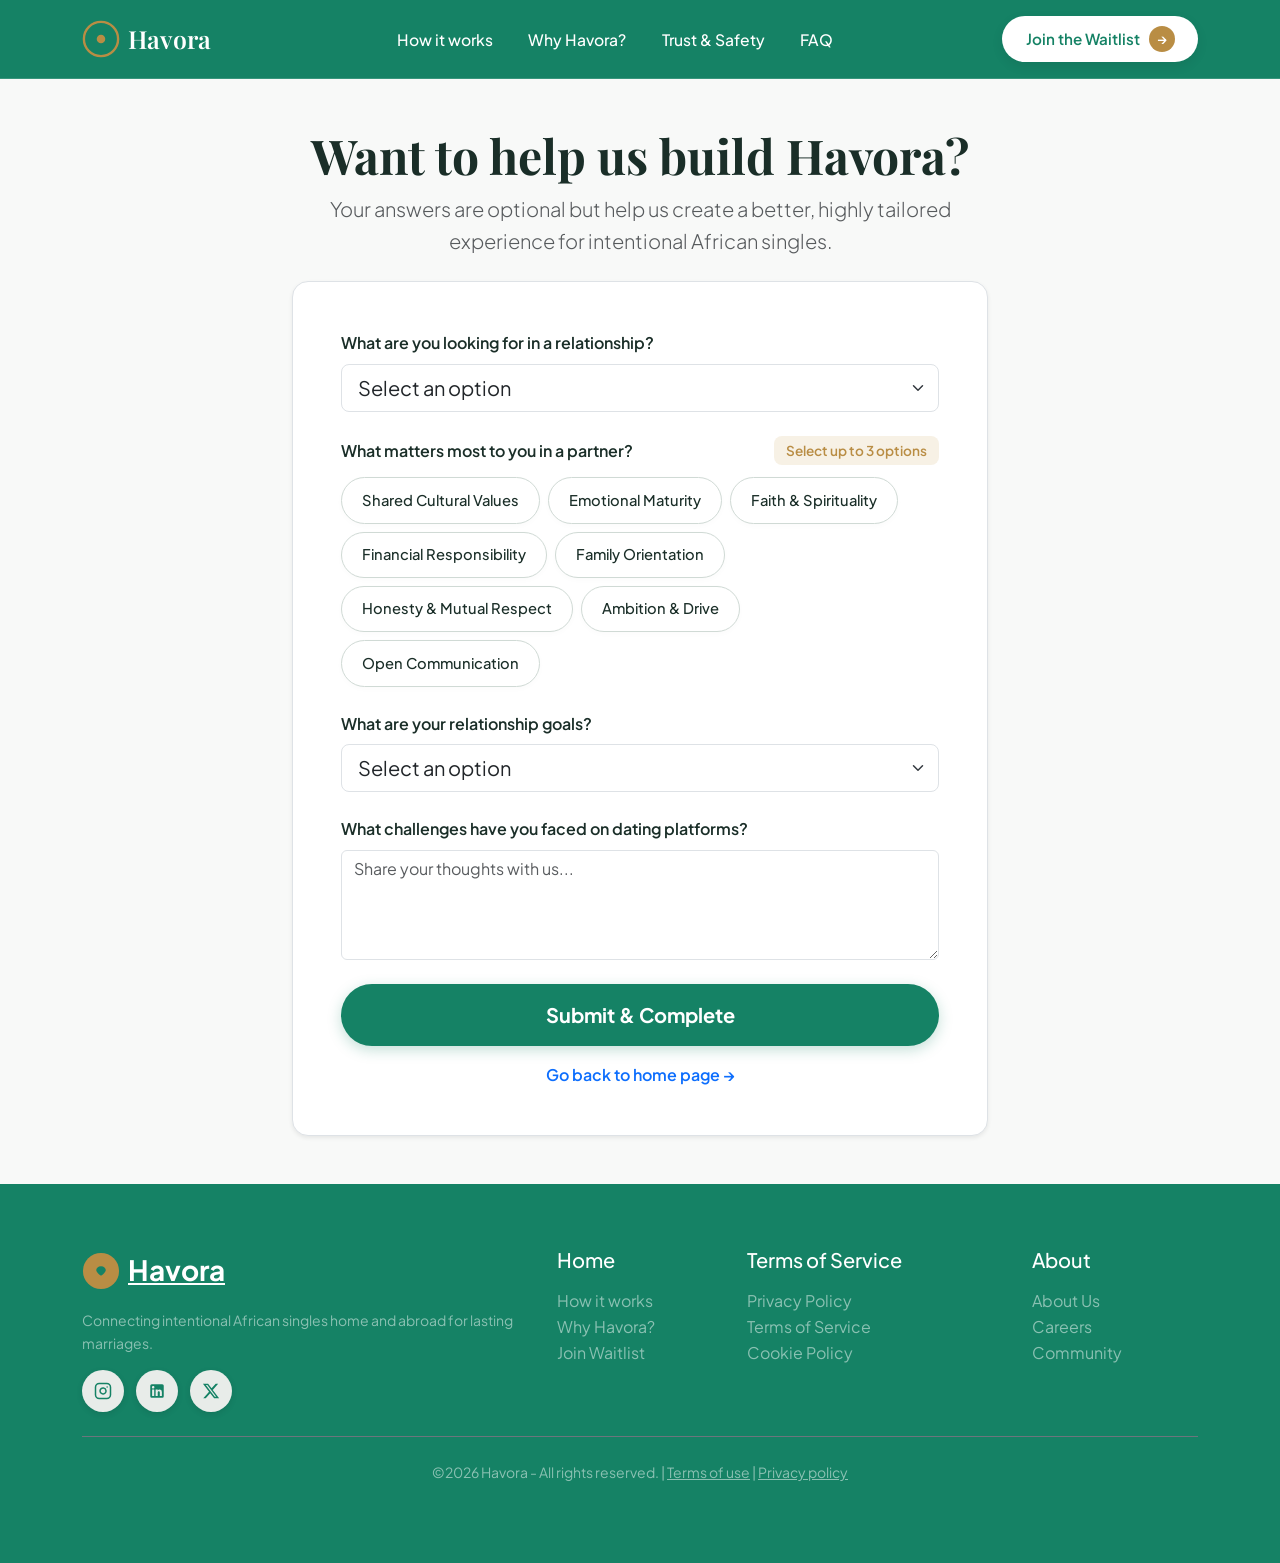
==== commit 5e9bfb9c: "initial commit" ====
--- a/research.html
+++ b/research.html
@@ -20,8 +20,8 @@
             <a href="index.html" class="navbar-brand logo d-flex align-items-center gap-2">
                 <div class="logo-emblem">
                     <svg viewBox="0 0 40 40" fill="none">
-                        <circle cx="20" cy="20" r="19" fill="#158265" stroke="#B98D44" stroke-width="2"/>
-                        <path d="M15 19C15 17 17 15 20 15C23 15 25 17 25 19C25 22 20 25 20 25C20 25 15 22 15 19Z" fill="#B98D44"/>
+                        <circle cx="20" cy="20" r="18" fill="#158265" stroke="#B98D44" stroke-width="2.5"/>
+                        <circle cx="20" cy="20" r="4.5" fill="#B98D44"/>
                     </svg>
                 </div>
                 <span class="logo-text text-white">Havora</span>
